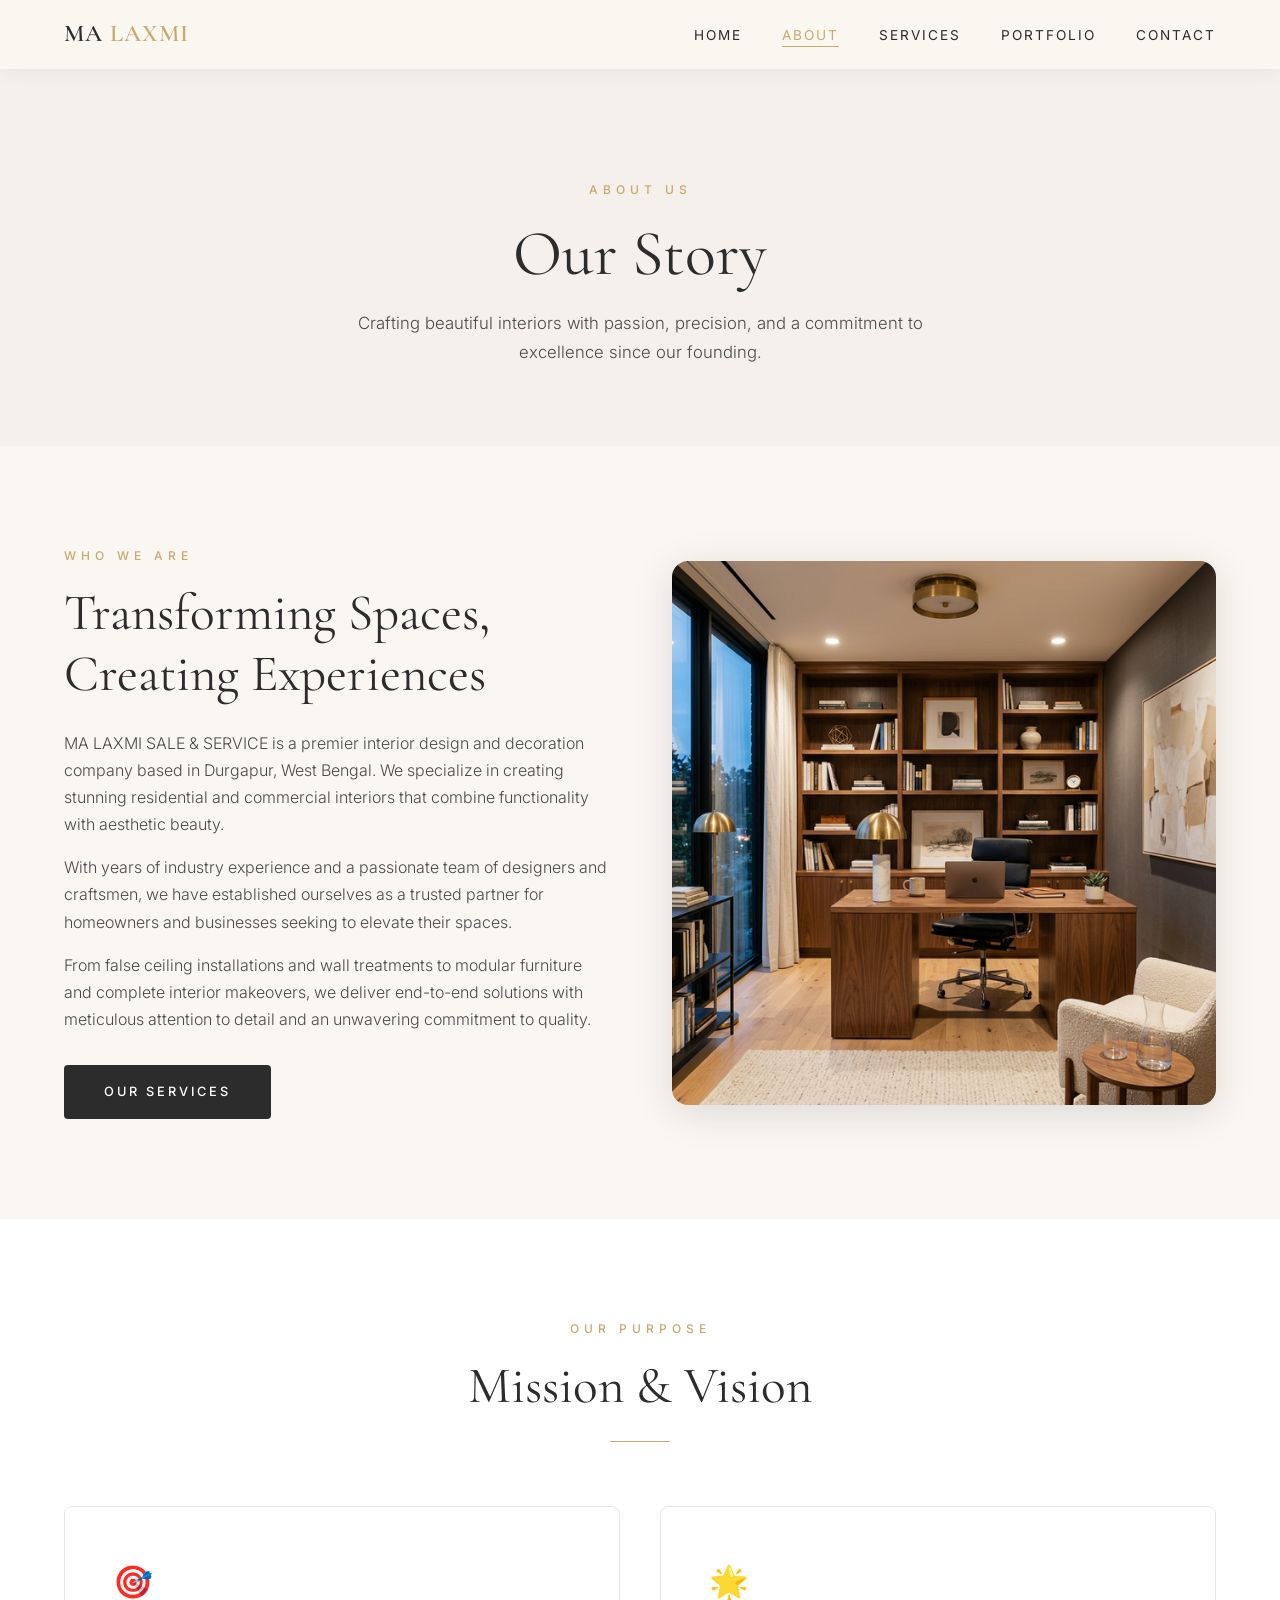
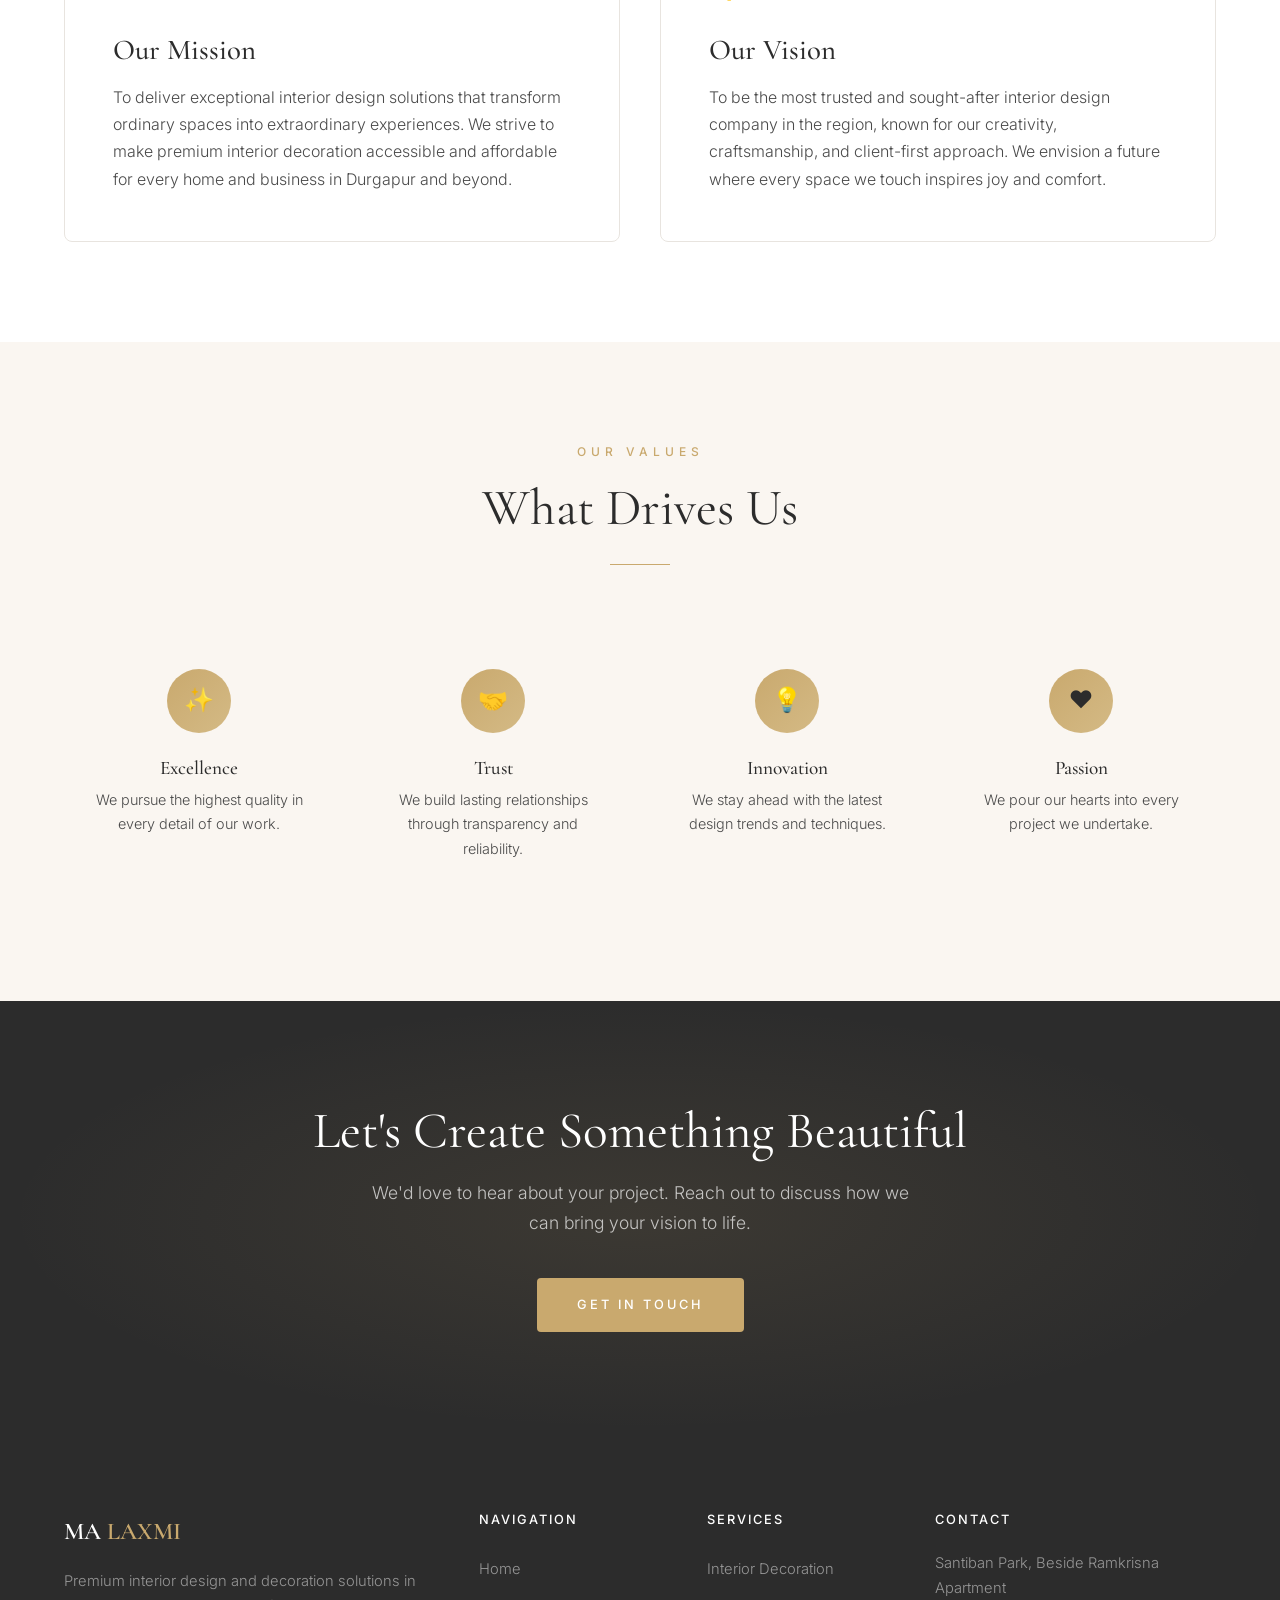
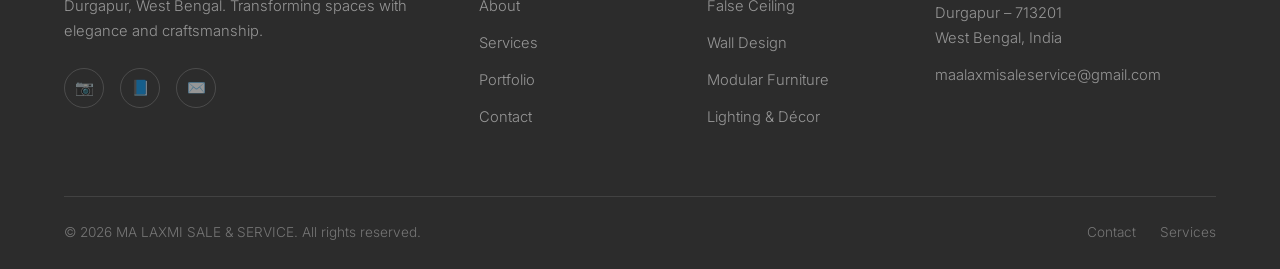
==== about.html @ bd37957e "Initial commit - MA LAXMI website with Google Sheets contact form" ====
<!DOCTYPE html>
<html lang="en">

<head>
    <meta charset="UTF-8">
    <meta name="viewport" content="width=device-width, initial-scale=1.0">
    <meta name="description"
        content="Learn about MA LAXMI SALE & SERVICE — our mission, vision, and passion for creating beautiful interior spaces in Durgapur.">
    <title>About Us — MA LAXMI SALE & SERVICE</title>
    <link rel="stylesheet" href="css/style.css">
</head>

<body>

    <!-- Navigation -->
    <nav class="navbar scrolled" id="navbar">
        <div class="container">
            <a href="index.html" class="nav-logo">MA <span>LAXMI</span></a>
            <ul class="nav-links" id="navLinks">
                <li><a href="index.html">Home</a></li>
                <li><a href="about.html" class="active">About</a></li>
                <li><a href="services.html">Services</a></li>
                <li><a href="portfolio.html">Portfolio</a></li>
                <li><a href="contact.html">Contact</a></li>
            </ul>
            <div class="hamburger" id="hamburger">
                <span></span>
                <span></span>
                <span></span>
            </div>
        </div>
    </nav>
    <div class="nav-overlay" id="navOverlay"></div>

    <!-- Page Header -->
    <section class="page-header">
        <div class="container">
            <span class="overline">About Us</span>
            <h1>Our Story</h1>
            <p>Crafting beautiful interiors with passion, precision, and a commitment to excellence since our founding.
            </p>
        </div>
    </section>

    <!-- About Intro -->
    <section class="section">
        <div class="container">
            <div class="about-intro">
                <div class="text-content reveal-left">
                    <span class="overline"
                        style="color:var(--gold);font-size:0.75rem;text-transform:uppercase;letter-spacing:5px;font-weight:500;display:block;margin-bottom:16px;">Who
                        We Are</span>
                    <h2>Transforming Spaces, Creating Experiences</h2>
                    <p>MA LAXMI SALE & SERVICE is a premier interior design and decoration company based in Durgapur,
                        West Bengal. We specialize in creating stunning residential and commercial interiors that
                        combine functionality with aesthetic beauty.</p>
                    <p>With years of industry experience and a passionate team of designers and craftsmen, we have
                        established ourselves as a trusted partner for homeowners and businesses seeking to elevate
                        their spaces.</p>
                    <p>From false ceiling installations and wall treatments to modular furniture and complete interior
                        makeovers, we deliver end-to-end solutions with meticulous attention to detail and an unwavering
                        commitment to quality.</p>
                    <div style="margin-top:32px;">
                        <a href="services.html" class="btn btn-dark">Our Services</a>
                    </div>
                </div>
                <div class="image-content reveal-right">
                    <img src="images/about.png" alt="Our design studio">
                </div>
            </div>
        </div>
    </section>

    <!-- Mission & Vision -->
    <section class="section section-alt">
        <div class="container">
            <div class="section-header reveal">
                <span class="overline">Our Purpose</span>
                <h2>Mission & Vision</h2>
                <div class="section-divider"></div>
            </div>
            <div class="mission-grid">
                <div class="mission-card reveal delay-1">
                    <div class="card-icon">🎯</div>
                    <h3>Our Mission</h3>
                    <p>To deliver exceptional interior design solutions that transform ordinary spaces into
                        extraordinary experiences. We strive to make premium interior decoration accessible and
                        affordable for every home and business in Durgapur and beyond.</p>
                </div>
                <div class="mission-card reveal delay-2">
                    <div class="card-icon">🌟</div>
                    <h3>Our Vision</h3>
                    <p>To be the most trusted and sought-after interior design company in the region, known for our
                        creativity, craftsmanship, and client-first approach. We envision a future where every space we
                        touch inspires joy and comfort.</p>
                </div>
            </div>
        </div>
    </section>

    <!-- Values -->
    <section class="section">
        <div class="container">
            <div class="section-header reveal">
                <span class="overline">Our Values</span>
                <h2>What Drives Us</h2>
                <div class="section-divider"></div>
            </div>
            <div class="features-grid">
                <div class="feature-card reveal delay-1">
                    <div class="feature-icon">✨</div>
                    <h3>Excellence</h3>
                    <p>We pursue the highest quality in every detail of our work.</p>
                </div>
                <div class="feature-card reveal delay-2">
                    <div class="feature-icon">🤝</div>
                    <h3>Trust</h3>
                    <p>We build lasting relationships through transparency and reliability.</p>
                </div>
                <div class="feature-card reveal delay-3">
                    <div class="feature-icon">💡</div>
                    <h3>Innovation</h3>
                    <p>We stay ahead with the latest design trends and techniques.</p>
                </div>
                <div class="feature-card reveal delay-4">
                    <div class="feature-icon">❤️</div>
                    <h3>Passion</h3>
                    <p>We pour our hearts into every project we undertake.</p>
                </div>
            </div>
        </div>
    </section>

    <!-- CTA -->
    <section class="cta-section">
        <div class="container reveal">
            <h2>Let's Create Something Beautiful</h2>
            <p>We'd love to hear about your project. Reach out to discuss how we can bring your vision to life.</p>
            <a href="contact.html" class="btn btn-primary">Get In Touch</a>
        </div>
    </section>

    <!-- Footer -->
    <footer class="footer">
        <div class="container">
            <div class="footer-grid">
                <div class="footer-brand">
                    <div class="footer-logo">MA <span>LAXMI</span></div>
                    <p>Premium interior design and decoration solutions in Durgapur, West Bengal. Transforming spaces
                        with elegance and craftsmanship.</p>
                    <div class="footer-social">
                        <a href="https://www.instagram.com/maalaxmisale.service" target="_blank"
                            title="Instagram">📷</a>
                        <a href="https://www.facebook.com/profile.php?id=maalaxmisaleservice" target="_blank"
                            title="Facebook">📘</a>
                        <a href="mailto:maalaxmisaleservice@gmail.com" title="Email">✉️</a>
                    </div>
                </div>
                <div>
                    <h4>Navigation</h4>
                    <div class="footer-links">
                        <a href="index.html">Home</a>
                        <a href="about.html">About</a>
                        <a href="services.html">Services</a>
                        <a href="portfolio.html">Portfolio</a>
                        <a href="contact.html">Contact</a>
                    </div>
                </div>
                <div>
                    <h4>Services</h4>
                    <div class="footer-links">
                        <a href="services.html">Interior Decoration</a>
                        <a href="services.html">False Ceiling</a>
                        <a href="services.html">Wall Design</a>
                        <a href="services.html">Modular Furniture</a>
                        <a href="services.html">Lighting & Décor</a>
                    </div>
                </div>
                <div class="footer-contact">
                    <h4>Contact</h4>
                    <p>Santiban Park, Beside Ramkrisna Apartment<br>Durgapur – 713201<br>West Bengal, India</p>
                    <p style="margin-top:12px;"><a
                            href="mailto:maalaxmisaleservice@gmail.com">maalaxmisaleservice@gmail.com</a></p>
                </div>
            </div>
            <div class="footer-bottom">
                <span>© 2026 MA LAXMI SALE & SERVICE. All rights reserved.</span>
                <div class="footer-bottom-links">
                    <a href="contact.html">Contact</a>
                    <a href="services.html">Services</a>
                </div>
            </div>
        </div>
    </footer>

    <script src="js/main.js"></script>
</body>

</html>
---- css/style.css ----
/* ===== IMPORTS ===== */
@import url('https://fonts.googleapis.com/css2?family=Cormorant+Garamond:ital,wght@0,300;0,400;0,500;0,600;0,700;1,300;1,400&family=Inter:wght@300;400;500;600&display=swap');

/* ===== DESIGN TOKENS ===== */
:root {
  /* Colors */
  --cream: #FAF6F1;
  --cream-dark: #F5F0EB;
  --white: #FFFFFF;
  --charcoal: #2C2C2C;
  --charcoal-light: #4A4A4A;
  --gold: #C9A96E;
  --gold-light: #D4BA85;
  --gold-dark: #B8944F;
  --gray: #8A8A8A;
  --gray-light: #E8E4DF;
  --overlay: rgba(44, 44, 44, 0.5);

  /* Typography */
  --font-heading: 'Cormorant Garamond', Georgia, serif;
  --font-body: 'Inter', -apple-system, sans-serif;

  /* Spacing */
  --section-padding: 100px 0;
  --container-width: 1200px;
  --gap-sm: 8px;
  --gap-md: 16px;
  --gap-lg: 24px;
  --gap-xl: 40px;
  --gap-2xl: 64px;

  /* Transitions */
  --transition-fast: 0.3s cubic-bezier(0.25, 0.46, 0.45, 0.94);
  --transition-smooth: 0.6s cubic-bezier(0.25, 0.46, 0.45, 0.94);
  --transition-spring: 0.5s cubic-bezier(0.175, 0.885, 0.32, 1.275);

  /* Shadows */
  --shadow-sm: 0 2px 8px rgba(0, 0, 0, 0.06);
  --shadow-md: 0 4px 20px rgba(0, 0, 0, 0.08);
  --shadow-lg: 0 8px 40px rgba(0, 0, 0, 0.12);
  --shadow-gold: 0 4px 20px rgba(201, 169, 110, 0.2);

  /* Border Radius */
  --radius-sm: 4px;
  --radius-md: 8px;
  --radius-lg: 16px;
  --radius-xl: 24px;
}

/* ===== RESET & BASE ===== */
*,
*::before,
*::after {
  margin: 0;
  padding: 0;
  box-sizing: border-box;
}

html {
  scroll-behavior: smooth;
  font-size: 16px;
}

body {
  font-family: var(--font-body);
  color: var(--charcoal);
  background-color: var(--cream);
  line-height: 1.7;
  font-weight: 300;
  overflow-x: hidden;
  opacity: 0;
  animation: pageLoad 0.8s ease forwards;
}

@keyframes pageLoad {
  to { opacity: 1; }
}

a {
  text-decoration: none;
  color: inherit;
  transition: color var(--transition-fast);
}

img {
  max-width: 100%;
  height: auto;
  display: block;
}

ul { list-style: none; }

h1, h2, h3, h4, h5, h6 {
  font-family: var(--font-heading);
  font-weight: 400;
  line-height: 1.2;
  color: var(--charcoal);
}

h1 { font-size: clamp(2.5rem, 5vw, 4.5rem); }
h2 { font-size: clamp(2rem, 4vw, 3.2rem); }
h3 { font-size: clamp(1.4rem, 2.5vw, 1.8rem); }

p {
  font-size: 1rem;
  color: var(--charcoal-light);
  max-width: 680px;
}

.container {
  max-width: var(--container-width);
  margin: 0 auto;
  padding: 0 24px;
}

/* ===== NAVIGATION ===== */
.navbar {
  position: fixed;
  top: 0;
  left: 0;
  right: 0;
  z-index: 1000;
  padding: 20px 0;
  transition: all var(--transition-smooth);
  background: transparent;
}

.navbar.scrolled {
  background: rgba(250, 246, 241, 0.95);
  backdrop-filter: blur(20px);
  -webkit-backdrop-filter: blur(20px);
  padding: 14px 0;
  box-shadow: 0 1px 20px rgba(0, 0, 0, 0.06);
}

.navbar .container {
  display: flex;
  justify-content: space-between;
  align-items: center;
}

.nav-logo {
  font-family: var(--font-heading);
  font-size: 1.5rem;
  font-weight: 600;
  color: var(--charcoal);
  letter-spacing: 1px;
}

.nav-logo span {
  color: var(--gold);
}

.nav-links {
  display: flex;
  gap: var(--gap-xl);
  align-items: center;
}

.nav-links a {
  font-family: var(--font-body);
  font-size: 0.85rem;
  font-weight: 400;
  text-transform: uppercase;
  letter-spacing: 2px;
  color: var(--charcoal);
  position: relative;
  padding: 4px 0;
}

.nav-links a::after {
  content: '';
  position: absolute;
  bottom: 0;
  left: 0;
  width: 0;
  height: 1px;
  background: var(--gold);
  transition: width var(--transition-fast);
}

.nav-links a:hover::after,
.nav-links a.active::after {
  width: 100%;
}

.nav-links a:hover,
.nav-links a.active {
  color: var(--gold);
}

/* Mobile Menu */
.hamburger {
  display: none;
  flex-direction: column;
  gap: 6px;
  cursor: pointer;
  padding: 4px;
  z-index: 1001;
}

.hamburger span {
  width: 28px;
  height: 2px;
  background: var(--charcoal);
  transition: all var(--transition-fast);
  display: block;
}

.hamburger.active span:nth-child(1) {
  transform: rotate(45deg) translate(5px, 6px);
}

.hamburger.active span:nth-child(2) {
  opacity: 0;
}

.hamburger.active span:nth-child(3) {
  transform: rotate(-45deg) translate(5px, -6px);
}

/* ===== HERO SECTION ===== */
.hero {
  position: relative;
  height: 100vh;
  min-height: 700px;
  display: flex;
  align-items: center;
  justify-content: center;
  overflow: hidden;
}

.hero-bg {
  position: absolute;
  inset: 0;
  z-index: 0;
}

.hero-bg img {
  width: 100%;
  height: 100%;
  object-fit: cover;
  transform: scale(1.1);
  transition: transform 0.1s linear;
}

.hero-overlay {
  position: absolute;
  inset: 0;
  background: linear-gradient(
    135deg,
    rgba(44, 44, 44, 0.65) 0%,
    rgba(44, 44, 44, 0.35) 50%,
    rgba(44, 44, 44, 0.55) 100%
  );
  z-index: 1;
}

.hero-content {
  position: relative;
  z-index: 2;
  text-align: center;
  max-width: 800px;
  padding: 0 24px;
}

.hero-content .subtitle {
  font-family: var(--font-body);
  font-size: 0.85rem;
  text-transform: uppercase;
  letter-spacing: 6px;
  color: var(--gold-light);
  margin-bottom: var(--gap-lg);
  font-weight: 400;
}

.hero-content h1 {
  color: var(--white);
  font-weight: 300;
  margin-bottom: var(--gap-lg);
  line-height: 1.15;
}

.hero-content .hero-desc {
  color: rgba(255, 255, 255, 0.85);
  font-size: 1.1rem;
  margin: 0 auto var(--gap-xl);
  max-width: 580px;
  font-weight: 300;
  line-height: 1.8;
}

.hero-scroll {
  position: absolute;
  bottom: 40px;
  left: 50%;
  transform: translateX(-50%);
  z-index: 2;
  display: flex;
  flex-direction: column;
  align-items: center;
  gap: var(--gap-sm);
  color: rgba(255, 255, 255, 0.6);
  font-size: 0.7rem;
  text-transform: uppercase;
  letter-spacing: 3px;
}

.hero-scroll .scroll-line {
  width: 1px;
  height: 40px;
  background: rgba(255, 255, 255, 0.3);
  position: relative;
  overflow: hidden;
}

.hero-scroll .scroll-line::after {
  content: '';
  position: absolute;
  top: -100%;
  left: 0;
  width: 100%;
  height: 100%;
  background: var(--gold);
  animation: scrollDown 2s ease infinite;
}

@keyframes scrollDown {
  0% { top: -100%; }
  100% { top: 100%; }
}

/* ===== BUTTONS ===== */
.btn {
  display: inline-flex;
  align-items: center;
  gap: var(--gap-sm);
  font-family: var(--font-body);
  font-size: 0.8rem;
  font-weight: 500;
  text-transform: uppercase;
  letter-spacing: 3px;
  padding: 16px 40px;
  border: none;
  cursor: pointer;
  transition: all var(--transition-fast);
  position: relative;
  overflow: hidden;
}

.btn-primary {
  background: var(--gold);
  color: var(--white);
  border-radius: var(--radius-sm);
}

.btn-primary:hover {
  background: var(--gold-dark);
  transform: translateY(-2px);
  box-shadow: var(--shadow-gold);
}

.btn-outline {
  background: transparent;
  color: var(--white);
  border: 1px solid rgba(255, 255, 255, 0.4);
  border-radius: var(--radius-sm);
}

.btn-outline:hover {
  background: var(--white);
  color: var(--charcoal);
  border-color: var(--white);
}

.btn-dark {
  background: var(--charcoal);
  color: var(--white);
  border-radius: var(--radius-sm);
}

.btn-dark:hover {
  background: var(--charcoal-light);
  transform: translateY(-2px);
  box-shadow: var(--shadow-md);
}

.btn-text {
  background: none;
  color: var(--gold);
  padding: 0;
  letter-spacing: 2px;
  font-size: 0.8rem;
}

.btn-text::after {
  content: '→';
  transition: transform var(--transition-fast);
}

.btn-text:hover::after {
  transform: translateX(4px);
}

/* ===== SECTION STYLES ===== */
.section {
  padding: var(--section-padding);
}

.section-alt {
  background: var(--white);
}

.section-dark {
  background: var(--charcoal);
  color: var(--white);
}

.section-dark h2,
.section-dark h3 {
  color: var(--white);
}

.section-dark p {
  color: rgba(255, 255, 255, 0.7);
}

.section-header {
  text-align: center;
  margin-bottom: var(--gap-2xl);
}

.section-header .overline {
  font-family: var(--font-body);
  font-size: 0.75rem;
  text-transform: uppercase;
  letter-spacing: 5px;
  color: var(--gold);
  display: block;
  margin-bottom: var(--gap-md);
  font-weight: 500;
}

.section-header h2 {
  margin-bottom: var(--gap-md);
}

.section-header p {
  margin: 0 auto;
  font-size: 1.05rem;
}

.section-divider {
  width: 60px;
  height: 1px;
  background: var(--gold);
  margin: var(--gap-lg) auto;
}

/* ===== SCROLL ANIMATIONS ===== */
.reveal {
  opacity: 0;
  transform: translateY(40px);
  transition: opacity 0.8s cubic-bezier(0.25, 0.46, 0.45, 0.94),
              transform 0.8s cubic-bezier(0.25, 0.46, 0.45, 0.94);
}

.reveal.visible {
  opacity: 1;
  transform: translateY(0);
}

.reveal-left {
  opacity: 0;
  transform: translateX(-40px);
  transition: opacity 0.8s cubic-bezier(0.25, 0.46, 0.45, 0.94),
              transform 0.8s cubic-bezier(0.25, 0.46, 0.45, 0.94);
}

.reveal-left.visible {
  opacity: 1;
  transform: translateX(0);
}

.reveal-right {
  opacity: 0;
  transform: translateX(40px);
  transition: opacity 0.8s cubic-bezier(0.25, 0.46, 0.45, 0.94),
              transform 0.8s cubic-bezier(0.25, 0.46, 0.45, 0.94);
}

.reveal-right.visible {
  opacity: 1;
  transform: translateX(0);
}

.reveal-scale {
  opacity: 0;
  transform: scale(0.95);
  transition: opacity 0.8s cubic-bezier(0.25, 0.46, 0.45, 0.94),
              transform 0.8s cubic-bezier(0.25, 0.46, 0.45, 0.94);
}

.reveal-scale.visible {
  opacity: 1;
  transform: scale(1);
}

/* Stagger delays */
.delay-1 { transition-delay: 0.1s; }
.delay-2 { transition-delay: 0.2s; }
.delay-3 { transition-delay: 0.3s; }
.delay-4 { transition-delay: 0.4s; }
.delay-5 { transition-delay: 0.5s; }
.delay-6 { transition-delay: 0.6s; }

/* ===== SERVICES CARDS ===== */
.services-grid {
  display: grid;
  grid-template-columns: repeat(3, 1fr);
  gap: var(--gap-lg);
}

.service-card {
  background: var(--white);
  padding: 48px 36px;
  border-radius: var(--radius-md);
  text-align: center;
  transition: all var(--transition-smooth);
  position: relative;
  overflow: hidden;
  border: 1px solid var(--gray-light);
}

.service-card::before {
  content: '';
  position: absolute;
  top: 0;
  left: 0;
  right: 0;
  height: 3px;
  background: var(--gold);
  transform: scaleX(0);
  transition: transform var(--transition-fast);
}

.service-card:hover::before {
  transform: scaleX(1);
}

.service-card:hover {
  transform: translateY(-8px);
  box-shadow: var(--shadow-lg);
  border-color: transparent;
}

.service-card .icon {
  font-size: 2.5rem;
  margin-bottom: var(--gap-lg);
  display: inline-block;
  transition: transform var(--transition-spring);
}

.service-card:hover .icon {
  transform: scale(1.15);
}

.service-card h3 {
  margin-bottom: var(--gap-md);
  font-weight: 500;
}

.service-card p {
  font-size: 0.95rem;
  margin: 0 auto;
}

/* Service cards with images */
.service-card-img {
  background: var(--white);
  border-radius: var(--radius-md);
  overflow: hidden;
  transition: all var(--transition-smooth);
  border: 1px solid var(--gray-light);
}

.service-card-img:hover {
  transform: translateY(-8px);
  box-shadow: var(--shadow-lg);
  border-color: transparent;
}

.service-card-img .card-image {
  height: 240px;
  overflow: hidden;
}

.service-card-img .card-image img {
  width: 100%;
  height: 100%;
  object-fit: cover;
  transition: transform var(--transition-smooth);
}

.service-card-img:hover .card-image img {
  transform: scale(1.08);
}

.service-card-img .card-body {
  padding: 32px 28px;
}

.service-card-img .card-body h3 {
  margin-bottom: var(--gap-sm);
  font-weight: 500;
}

.service-card-img .card-body p {
  font-size: 0.92rem;
  margin-bottom: var(--gap-md);
}

/* ===== PORTFOLIO GALLERY ===== */
.portfolio-filters {
  display: flex;
  justify-content: center;
  gap: var(--gap-md);
  margin-bottom: var(--gap-xl);
  flex-wrap: wrap;
}

.filter-btn {
  font-family: var(--font-body);
  font-size: 0.8rem;
  text-transform: uppercase;
  letter-spacing: 2px;
  padding: 10px 24px;
  border: 1px solid var(--gray-light);
  background: transparent;
  color: var(--charcoal-light);
  cursor: pointer;
  border-radius: 50px;
  transition: all var(--transition-fast);
  font-weight: 400;
}

.filter-btn:hover,
.filter-btn.active {
  background: var(--gold);
  color: var(--white);
  border-color: var(--gold);
}

.portfolio-grid {
  display: grid;
  grid-template-columns: repeat(3, 1fr);
  gap: var(--gap-md);
}

.portfolio-item {
  position: relative;
  border-radius: var(--radius-md);
  overflow: hidden;
  cursor: pointer;
  aspect-ratio: 4/3;
  transition: all var(--transition-smooth);
}

.portfolio-item img {
  width: 100%;
  height: 100%;
  object-fit: cover;
  transition: transform var(--transition-smooth);
}

.portfolio-item .portfolio-overlay {
  position: absolute;
  inset: 0;
  background: linear-gradient(to top, rgba(44, 44, 44, 0.85) 0%, transparent 60%);
  display: flex;
  flex-direction: column;
  justify-content: flex-end;
  padding: 28px;
  opacity: 0;
  transition: opacity var(--transition-fast);
}

.portfolio-item:hover .portfolio-overlay {
  opacity: 1;
}

.portfolio-item:hover img {
  transform: scale(1.08);
}

.portfolio-overlay h3 {
  color: var(--white);
  font-size: 1.3rem;
  margin-bottom: 4px;
}

.portfolio-overlay span {
  color: var(--gold-light);
  font-size: 0.8rem;
  text-transform: uppercase;
  letter-spacing: 2px;
}

.portfolio-item.hidden {
  display: none;
}

/* ===== WHY CHOOSE US ===== */
.features-grid {
  display: grid;
  grid-template-columns: repeat(4, 1fr);
  gap: var(--gap-lg);
}

.feature-card {
  text-align: center;
  padding: 40px 24px;
  border-radius: var(--radius-md);
  transition: all var(--transition-fast);
}

.feature-card:hover {
  background: var(--white);
  box-shadow: var(--shadow-sm);
}

.feature-card .feature-icon {
  width: 64px;
  height: 64px;
  border-radius: 50%;
  background: linear-gradient(135deg, var(--gold), var(--gold-light));
  display: flex;
  align-items: center;
  justify-content: center;
  font-size: 1.5rem;
  margin: 0 auto var(--gap-lg);
  transition: transform var(--transition-spring);
}

.feature-card:hover .feature-icon {
  transform: scale(1.1) rotate(5deg);
}

.feature-card h3 {
  font-size: 1.2rem;
  margin-bottom: var(--gap-sm);
  font-weight: 500;
}

.feature-card p {
  font-size: 0.9rem;
  margin: 0 auto;
}

/* ===== ABOUT PAGE ===== */
.about-intro {
  display: grid;
  grid-template-columns: 1fr 1fr;
  gap: var(--gap-2xl);
  align-items: center;
}

.about-intro .text-content h2 {
  margin-bottom: var(--gap-lg);
}

.about-intro .text-content p {
  margin-bottom: var(--gap-md);
}

.about-intro .image-content {
  border-radius: var(--radius-lg);
  overflow: hidden;
  box-shadow: var(--shadow-lg);
}

.about-intro .image-content img {
  width: 100%;
  height: 100%;
  object-fit: cover;
  min-height: 500px;
}

.mission-grid {
  display: grid;
  grid-template-columns: 1fr 1fr;
  gap: var(--gap-xl);
}

.mission-card {
  background: var(--white);
  padding: 48px;
  border-radius: var(--radius-md);
  border: 1px solid var(--gray-light);
  transition: all var(--transition-fast);
}

.mission-card:hover {
  box-shadow: var(--shadow-md);
  border-color: var(--gold);
}

.mission-card .card-icon {
  font-size: 2rem;
  margin-bottom: var(--gap-lg);
}

.mission-card h3 {
  margin-bottom: var(--gap-md);
  font-weight: 500;
}

/* ===== CTA SECTION ===== */
.cta-section {
  background: var(--charcoal);
  padding: 100px 0;
  text-align: center;
  position: relative;
  overflow: hidden;
}

.cta-section::before {
  content: '';
  position: absolute;
  inset: 0;
  background: radial-gradient(ellipse at center, rgba(201, 169, 110, 0.1), transparent 70%);
}

.cta-section h2 {
  color: var(--white);
  margin-bottom: var(--gap-md);
  position: relative;
}

.cta-section p {
  color: rgba(255, 255, 255, 0.7);
  margin: 0 auto var(--gap-xl);
  font-size: 1.1rem;
  position: relative;
  max-width: 550px;
}

.cta-section .btn {
  position: relative;
}

/* ===== CONTACT ===== */
.contact-layout {
  display: grid;
  grid-template-columns: 1fr 1.2fr;
  gap: var(--gap-2xl);
}

.contact-info {
  padding: var(--gap-xl) 0;
}

.contact-info h2 {
  margin-bottom: var(--gap-lg);
}

.contact-info > p {
  margin-bottom: var(--gap-xl);
}

.contact-detail {
  display: flex;
  gap: var(--gap-md);
  margin-bottom: var(--gap-lg);
  align-items: flex-start;
}

.contact-detail .detail-icon {
  width: 48px;
  height: 48px;
  border-radius: 50%;
  background: var(--cream-dark);
  display: flex;
  align-items: center;
  justify-content: center;
  font-size: 1.2rem;
  flex-shrink: 0;
}

.contact-detail .detail-text h3 {
  font-size: 1rem;
  font-family: var(--font-body);
  font-weight: 500;
  margin-bottom: 4px;
}

.contact-detail .detail-text p {
  font-size: 0.92rem;
}

.social-links {
  display: flex;
  gap: var(--gap-md);
  margin-top: var(--gap-xl);
}

.social-link {
  width: 44px;
  height: 44px;
  border-radius: 50%;
  border: 1px solid var(--gray-light);
  display: flex;
  align-items: center;
  justify-content: center;
  font-size: 1.1rem;
  transition: all var(--transition-fast);
}

.social-link:hover {
  background: var(--gold);
  border-color: var(--gold);
  color: var(--white);
  transform: translateY(-3px);
}

/* Contact Form */
.contact-form-wrapper {
  background: var(--white);
  padding: 48px;
  border-radius: var(--radius-lg);
  box-shadow: var(--shadow-md);
}

.contact-form-wrapper h3 {
  margin-bottom: var(--gap-lg);
  font-weight: 500;
}

.form-group {
  margin-bottom: var(--gap-lg);
}

.form-group label {
  display: block;
  font-size: 0.8rem;
  text-transform: uppercase;
  letter-spacing: 1.5px;
  color: var(--charcoal-light);
  margin-bottom: var(--gap-sm);
  font-weight: 500;
}

.form-group input,
.form-group select,
.form-group textarea {
  width: 100%;
  padding: 14px 18px;
  border: 1px solid var(--gray-light);
  border-radius: var(--radius-sm);
  font-family: var(--font-body);
  font-size: 0.95rem;
  color: var(--charcoal);
  background: var(--cream);
  transition: all var(--transition-fast);
  outline: none;
}

.form-group input:focus,
.form-group select:focus,
.form-group textarea:focus {
  border-color: var(--gold);
  box-shadow: 0 0 0 3px rgba(201, 169, 110, 0.1);
}

.form-group textarea {
  resize: vertical;
  min-height: 130px;
}

.form-row {
  display: grid;
  grid-template-columns: 1fr 1fr;
  gap: var(--gap-lg);
}

.form-success {
  display: none;
  text-align: center;
  padding: var(--gap-xl);
}

.form-success.show {
  display: block;
}

.form-success .success-icon {
  font-size: 3rem;
  margin-bottom: var(--gap-md);
}

.form-success h3 {
  margin-bottom: var(--gap-sm);
}

/* ===== PAGE HEADERS ===== */
.page-header {
  padding: 180px 0 80px;
  text-align: center;
  background: var(--cream-dark);
  position: relative;
}

.page-header .overline {
  font-family: var(--font-body);
  font-size: 0.75rem;
  text-transform: uppercase;
  letter-spacing: 5px;
  color: var(--gold);
  display: block;
  margin-bottom: var(--gap-md);
  font-weight: 500;
}

.page-header h1 {
  margin-bottom: var(--gap-md);
}

.page-header p {
  margin: 0 auto;
  font-size: 1.05rem;
  max-width: 580px;
}

/* ===== STATS ===== */
.stats-bar {
  display: grid;
  grid-template-columns: repeat(4, 1fr);
  gap: var(--gap-lg);
  padding: 60px 0;
}

.stat-item {
  text-align: center;
}

.stat-item .stat-number {
  font-family: var(--font-heading);
  font-size: 2.8rem;
  color: var(--gold);
  font-weight: 600;
  line-height: 1;
  margin-bottom: var(--gap-sm);
}

.stat-item .stat-label {
  font-size: 0.8rem;
  text-transform: uppercase;
  letter-spacing: 2px;
  color: var(--charcoal-light);
}

/* ===== FOOTER ===== */
.footer {
  background: var(--charcoal);
  color: rgba(255, 255, 255, 0.7);
  padding: 80px 0 0;
}

.footer-grid {
  display: grid;
  grid-template-columns: 2fr 1fr 1fr 1.5fr;
  gap: var(--gap-xl);
  padding-bottom: 60px;
  border-bottom: 1px solid rgba(255, 255, 255, 0.1);
}

.footer-brand .footer-logo {
  font-family: var(--font-heading);
  font-size: 1.5rem;
  color: var(--white);
  font-weight: 600;
  margin-bottom: var(--gap-md);
}

.footer-brand .footer-logo span {
  color: var(--gold);
}

.footer-brand p {
  color: rgba(255, 255, 255, 0.5);
  font-size: 0.92rem;
  margin-bottom: var(--gap-lg);
}

.footer h4 {
  color: var(--white);
  font-family: var(--font-body);
  font-size: 0.8rem;
  text-transform: uppercase;
  letter-spacing: 2px;
  margin-bottom: var(--gap-lg);
  font-weight: 500;
}

.footer-links a {
  display: block;
  color: rgba(255, 255, 255, 0.5);
  font-size: 0.92rem;
  padding: 6px 0;
  transition: all var(--transition-fast);
}

.footer-links a:hover {
  color: var(--gold);
  padding-left: 8px;
}

.footer-contact p {
  color: rgba(255, 255, 255, 0.5);
  font-size: 0.92rem;
  margin-bottom: var(--gap-sm);
}

.footer-contact a {
  color: rgba(255, 255, 255, 0.5);
  transition: color var(--transition-fast);
}

.footer-contact a:hover {
  color: var(--gold);
}

.footer-bottom {
  display: flex;
  justify-content: space-between;
  align-items: center;
  padding: 24px 0;
  font-size: 0.85rem;
  color: rgba(255, 255, 255, 0.35);
}

.footer-bottom-links {
  display: flex;
  gap: var(--gap-lg);
}

.footer-bottom-links a {
  color: rgba(255, 255, 255, 0.35);
  transition: color var(--transition-fast);
}

.footer-bottom-links a:hover {
  color: var(--gold);
}

.footer-social {
  display: flex;
  gap: var(--gap-md);
}

.footer-social a {
  width: 40px;
  height: 40px;
  border-radius: 50%;
  border: 1px solid rgba(255, 255, 255, 0.15);
  display: flex;
  align-items: center;
  justify-content: center;
  color: rgba(255, 255, 255, 0.5);
  transition: all var(--transition-fast);
  font-size: 0.95rem;
}

.footer-social a:hover {
  background: var(--gold);
  border-color: var(--gold);
  color: var(--white);
  transform: translateY(-3px);
}

/* ===== RESPONSIVE ===== */
@media (max-width: 1024px) {
  .services-grid {
    grid-template-columns: repeat(2, 1fr);
  }

  .portfolio-grid {
    grid-template-columns: repeat(2, 1fr);
  }

  .features-grid {
    grid-template-columns: repeat(2, 1fr);
  }

  .footer-grid {
    grid-template-columns: 1fr 1fr;
    gap: var(--gap-xl);
  }

  .stats-bar {
    grid-template-columns: repeat(2, 1fr);
    gap: var(--gap-xl);
  }
}

@media (max-width: 768px) {
  :root {
    --section-padding: 70px 0;
  }

  /* Mobile Nav */
  .nav-links {
    position: fixed;
    top: 0;
    right: -100%;
    width: 80%;
    max-width: 360px;
    height: 100vh;
    background: var(--cream);
    flex-direction: column;
    justify-content: center;
    gap: var(--gap-xl);
    transition: right var(--transition-smooth);
    box-shadow: -4px 0 30px rgba(0, 0, 0, 0.1);
    padding: 40px;
  }

  .nav-links.open {
    right: 0;
  }

  .hamburger {
    display: flex;
  }

  .hero {
    min-height: 600px;
  }

  .hero-content h1 {
    font-size: 2.2rem;
  }

  .hero-content .hero-desc {
    font-size: 0.95rem;
  }

  .services-grid {
    grid-template-columns: 1fr;
  }

  .portfolio-grid {
    grid-template-columns: 1fr;
  }

  .features-grid {
    grid-template-columns: 1fr;
  }

  .about-intro {
    grid-template-columns: 1fr;
    gap: var(--gap-xl);
  }

  .about-intro .image-content img {
    min-height: 300px;
  }

  .mission-grid {
    grid-template-columns: 1fr;
  }

  .contact-layout {
    grid-template-columns: 1fr;
  }

  .contact-form-wrapper {
    padding: 32px 24px;
  }

  .form-row {
    grid-template-columns: 1fr;
  }

  .footer-grid {
    grid-template-columns: 1fr;
    gap: var(--gap-xl);
  }

  .footer-bottom {
    flex-direction: column;
    gap: var(--gap-md);
    text-align: center;
  }

  .stats-bar {
    grid-template-columns: 1fr 1fr;
  }

  .page-header {
    padding: 140px 0 60px;
  }

  .cta-section {
    padding: 70px 0;
  }
}

@media (max-width: 480px) {
  .hero-content h1 {
    font-size: 1.8rem;
  }

  .btn {
    padding: 14px 28px;
    font-size: 0.75rem;
  }

  .section-header h2 {
    font-size: 1.8rem;
  }

  .portfolio-filters {
    gap: var(--gap-sm);
  }

  .filter-btn {
    padding: 8px 16px;
    font-size: 0.7rem;
  }

  .stats-bar {
    grid-template-columns: 1fr;
  }
}

/* ===== MOBILE OVERLAY ===== */
.nav-overlay {
  position: fixed;
  inset: 0;
  background: rgba(0, 0, 0, 0.4);
  z-index: 999;
  opacity: 0;
  pointer-events: none;
  transition: opacity var(--transition-fast);
}

.nav-overlay.active {
  opacity: 1;
  pointer-events: all;
}
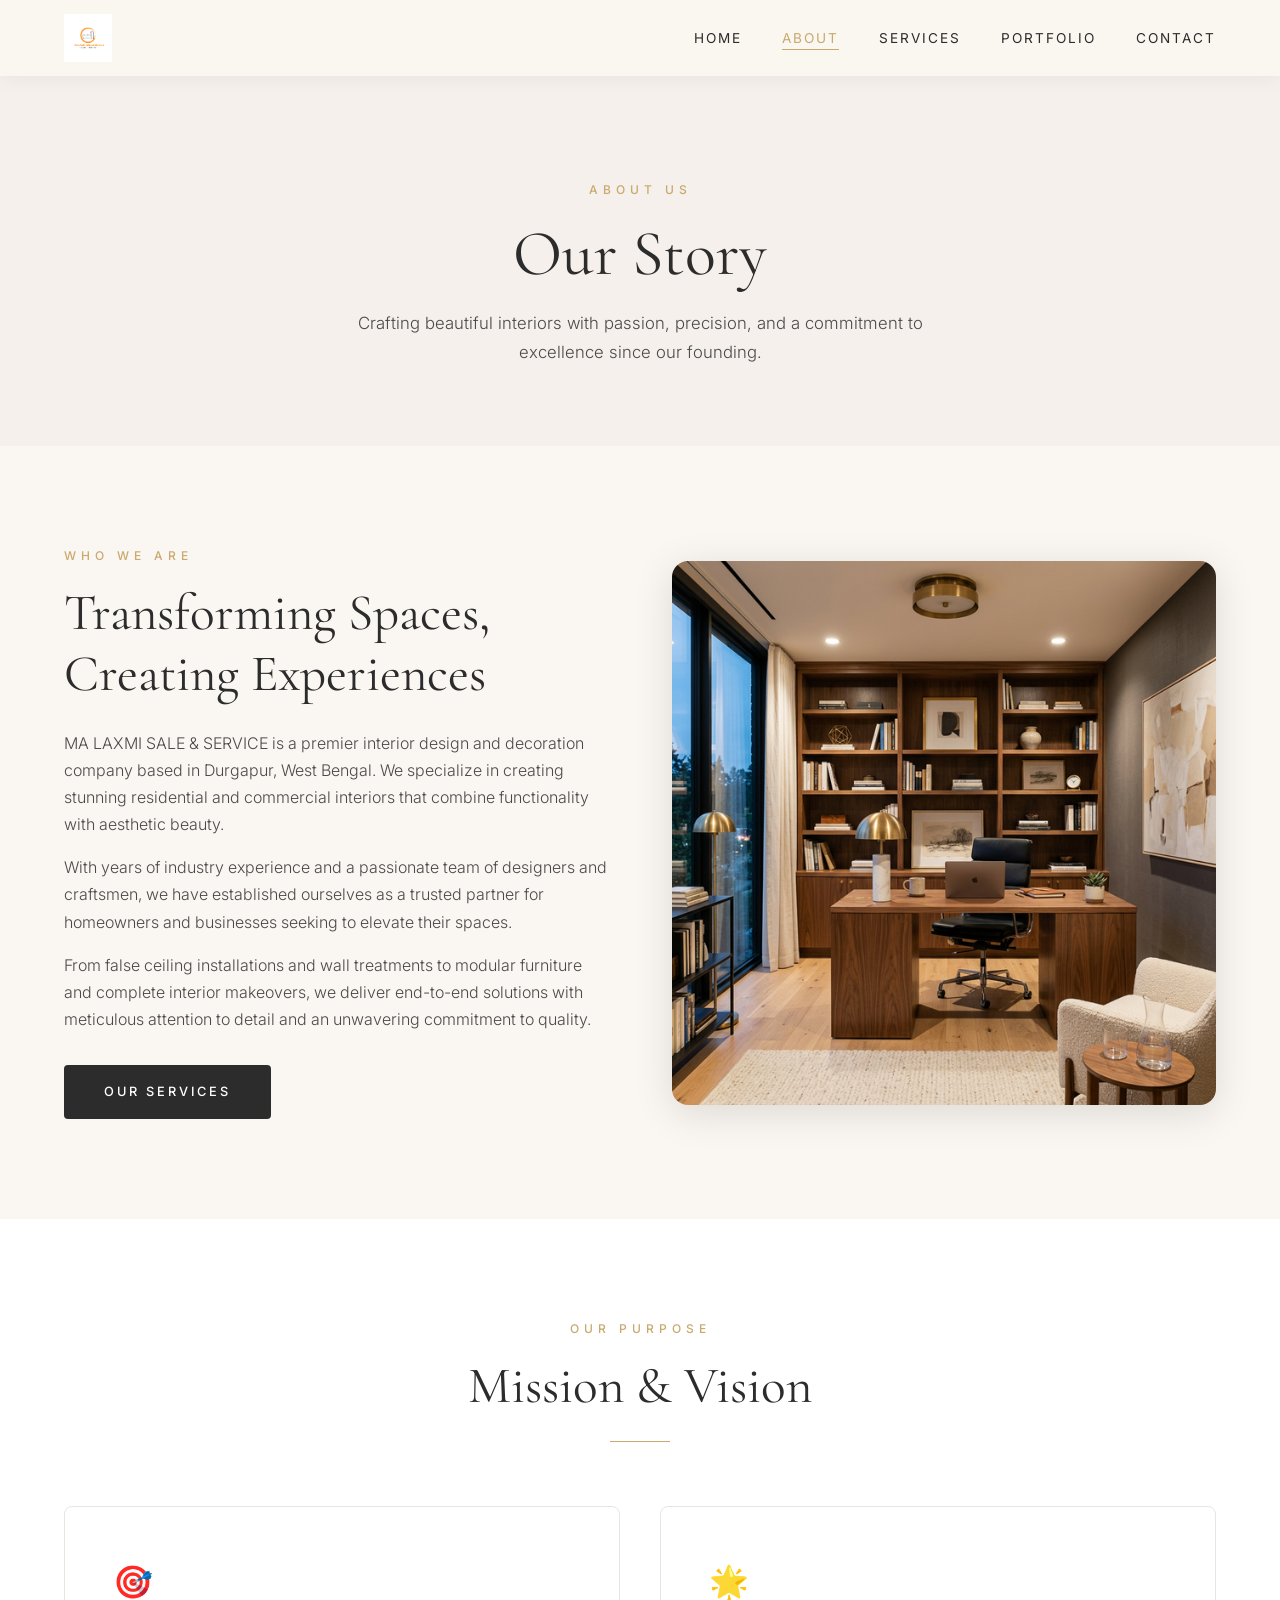
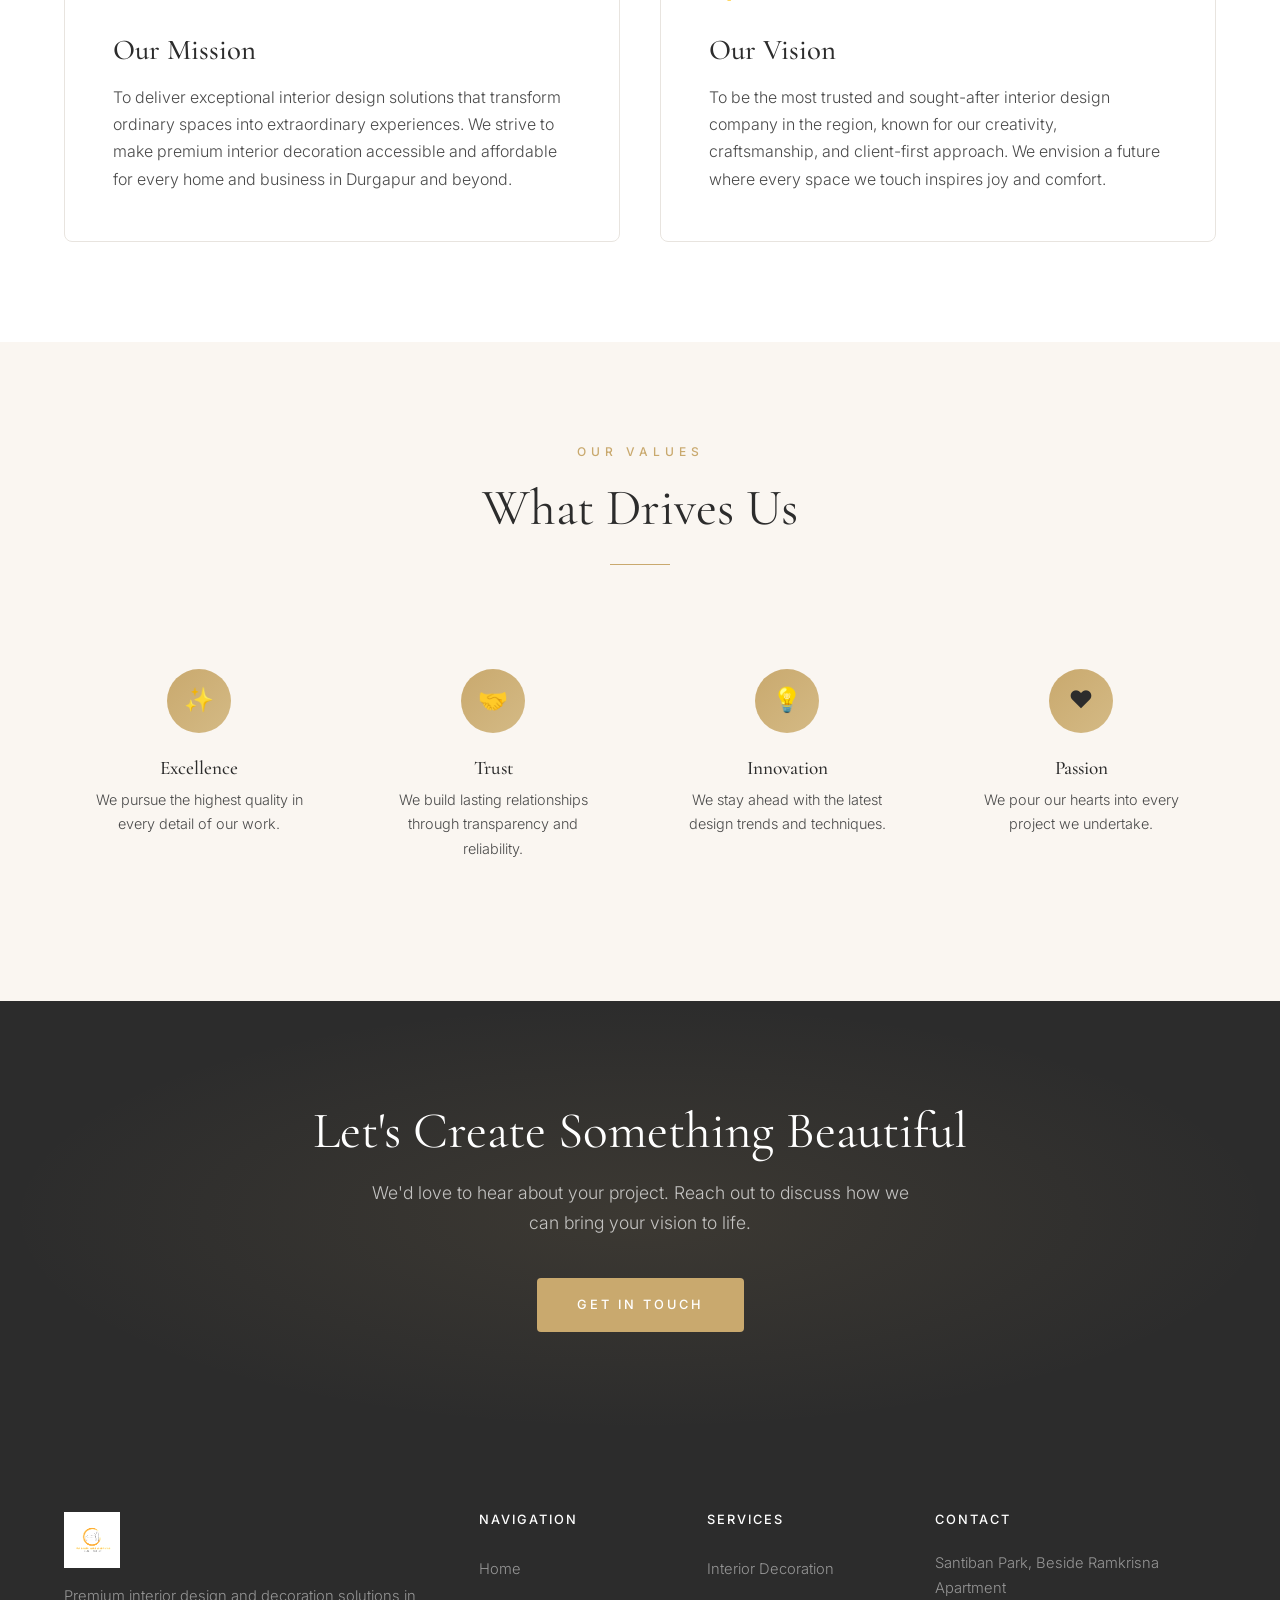
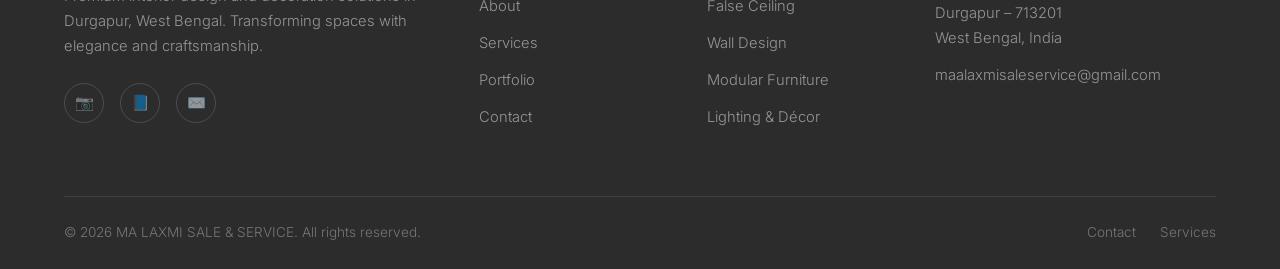
==== commit 674c237a: "Replace text logo with MA LAXMI image logo across all pages" ====
--- a/about.html
+++ b/about.html
@@ -15,7 +15,7 @@
     <!-- Navigation -->
     <nav class="navbar scrolled" id="navbar">
         <div class="container">
-            <a href="index.html" class="nav-logo">MA <span>LAXMI</span></a>
+            <a href="index.html" class="nav-logo"><img src="images/logo.png" alt="MA LAXMI SALE & SERVICE"></a>
             <ul class="nav-links" id="navLinks">
                 <li><a href="index.html">Home</a></li>
                 <li><a href="about.html" class="active">About</a></li>
@@ -145,7 +145,7 @@
         <div class="container">
             <div class="footer-grid">
                 <div class="footer-brand">
-                    <div class="footer-logo">MA <span>LAXMI</span></div>
+                    <div class="footer-logo"><img src="images/logo.png" alt="MA LAXMI SALE & SERVICE"></div>
                     <p>Premium interior design and decoration solutions in Durgapur, West Bengal. Transforming spaces
                         with elegance and craftsmanship.</p>
                     <div class="footer-social">
--- a/css/style.css
+++ b/css/style.css
@@ -140,15 +140,19 @@
 }
 
 .nav-logo {
-  font-family: var(--font-heading);
-  font-size: 1.5rem;
-  font-weight: 600;
-  color: var(--charcoal);
-  letter-spacing: 1px;
-}
-
-.nav-logo span {
-  color: var(--gold);
+  display: flex;
+  align-items: center;
+}
+
+.nav-logo img {
+  height: 48px;
+  width: auto;
+  transition: transform var(--transition-fast), opacity var(--transition-fast);
+}
+
+.nav-logo:hover img {
+  transform: scale(1.05);
+  opacity: 0.9;
 }
 
 .nav-links {
@@ -1075,15 +1079,13 @@
 }
 
 .footer-brand .footer-logo {
-  font-family: var(--font-heading);
-  font-size: 1.5rem;
-  color: var(--white);
-  font-weight: 600;
   margin-bottom: var(--gap-md);
 }
 
-.footer-brand .footer-logo span {
-  color: var(--gold);
+.footer-brand .footer-logo img {
+  height: 56px;
+  width: auto;
+  filter: brightness(1.1);
 }
 
 .footer-brand p {
